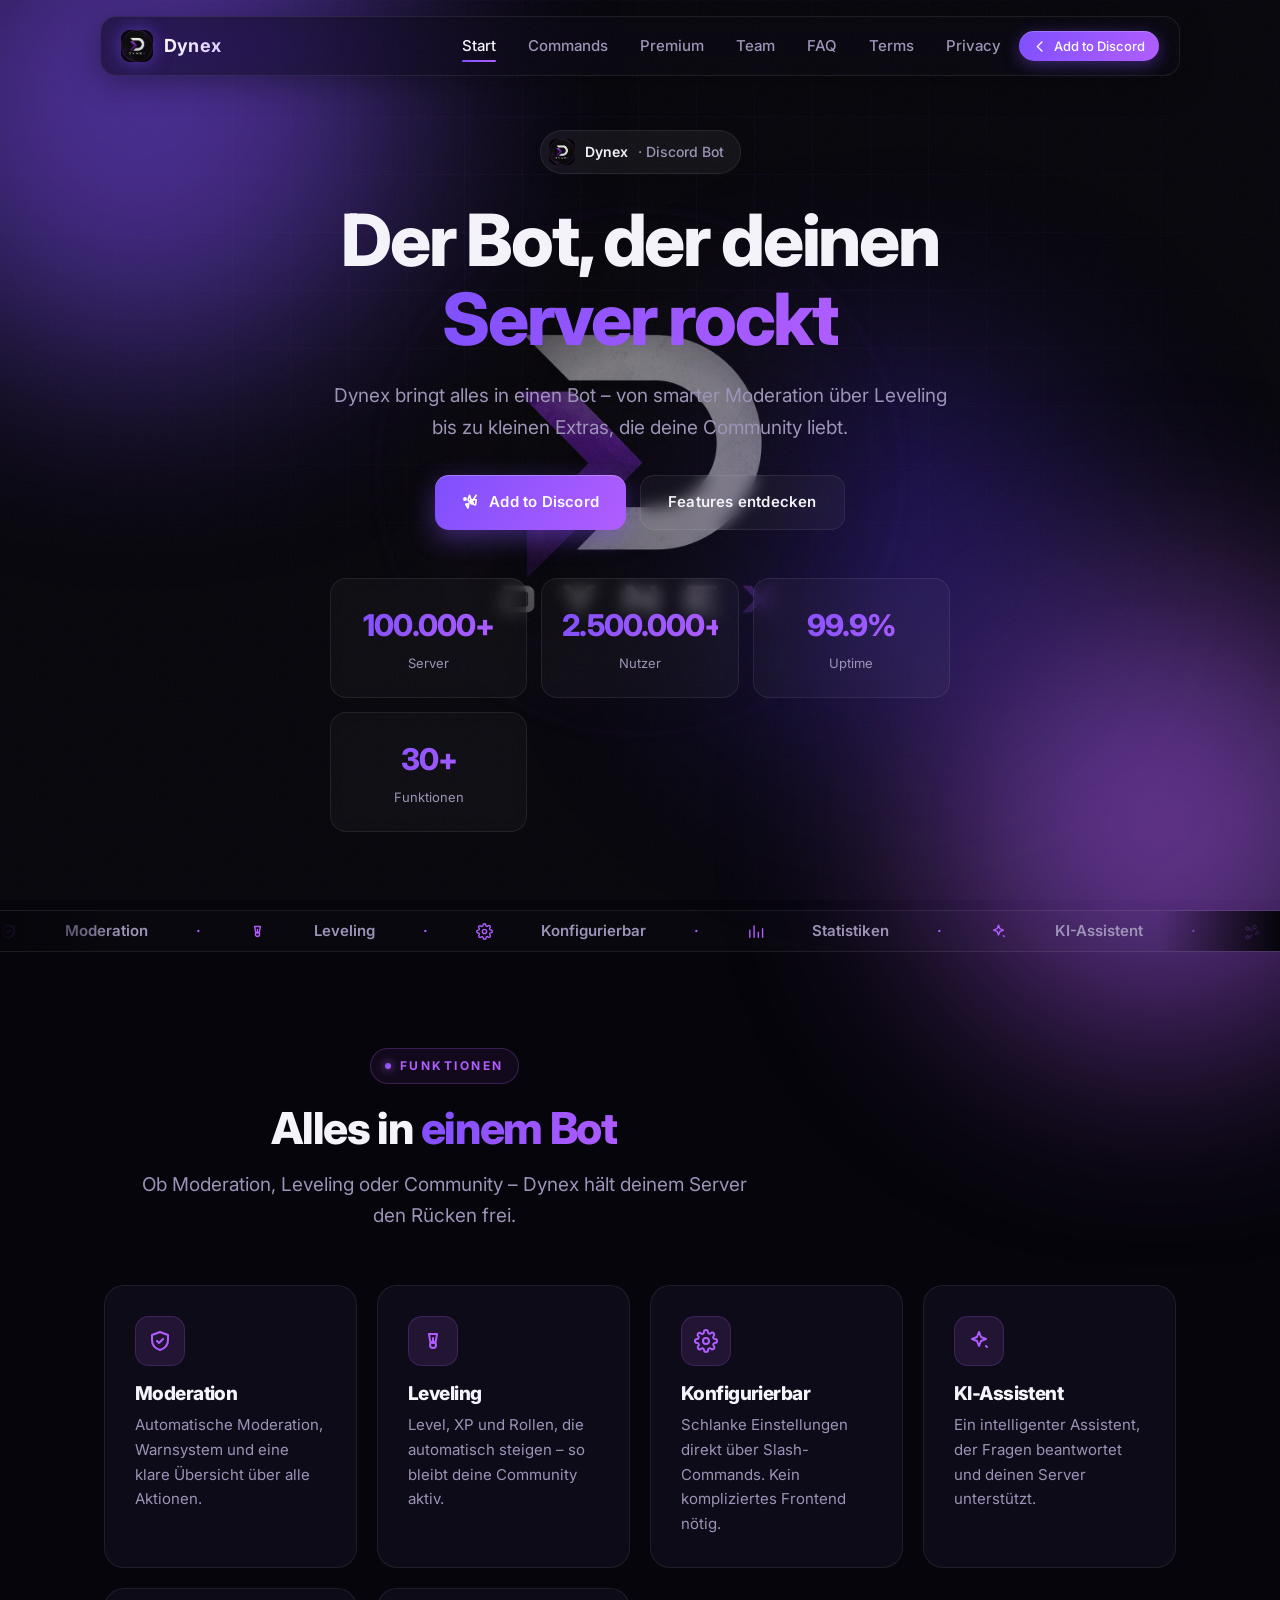
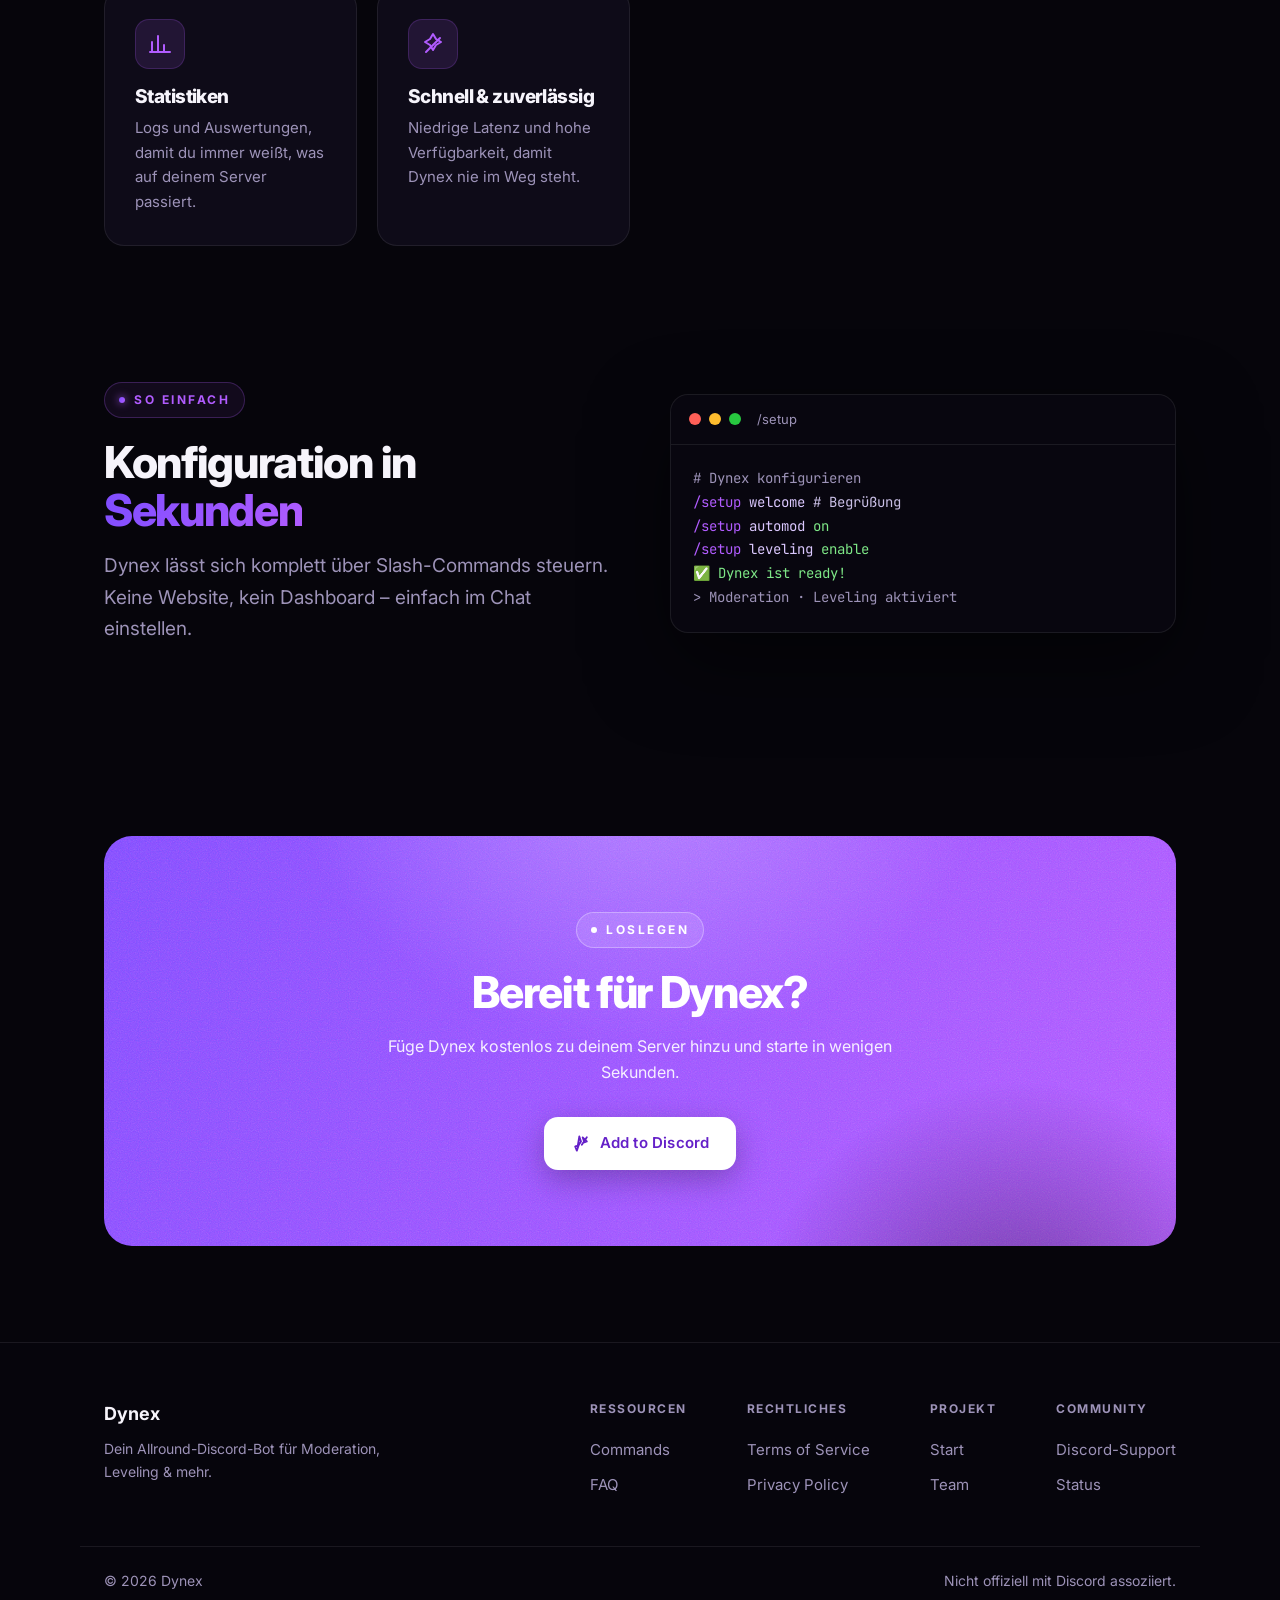
==== index.html @ 15fd5419 "Pages" ====
<!DOCTYPE html>
<html lang="de">
<head>
  <meta charset="UTF-8" />
  <meta name="viewport" content="width=device-width, initial-scale=1.0" />
  <title>Dynex</title>
  <meta name="description" content="Dynex – dein smarter Discord-Bot für Moderation, Leveling und mehr." />
  <link rel="icon" type="image/png" href="logo.png" />
  <link rel="preconnect" href="https://fonts.googleapis.com" />
  <link rel="preconnect" href="https://fonts.gstatic.com" crossorigin />
  <link href="https://fonts.googleapis.com/css2?family=Inter:wght@400;500;600;700;800;900&family=JetBrains+Mono:wght@400;500;600&display=swap" rel="stylesheet" />
  <link rel="stylesheet" href="styles.css" />
</head>
<body>
  <div class="orb orb-1"></div>
  <div class="orb orb-2"></div>
  <div class="orb orb-3"></div>
  <div class="grid-bg"></div>
  <div class="noise"></div>

  <nav>
    <div class="nav-shell">
      <div class="nav-inner">
        <a class="brand" href="index.html">
          <img src="logo.png" alt="Dynex Logo" />
          <span>Dynex</span>
        </a>
        <button class="nav-toggle" id="navToggle" aria-label="Menü">☰</button>
        <div class="nav-links" id="navLinks">
          <a class="active" href="index.html">Start</a>
          <a href="commands.html">Commands</a>
          <a href="premium.html">Premium</a>
          <a href="team.html">Team</a>
          <a href="faq.html">FAQ</a>
          <a href="terms.html">Terms</a>
          <a href="privacy.html">Privacy</a>
          <a class="nav-cta" href="#">
            <svg viewBox="0 0 24 24" fill="none" stroke="currentColor" stroke-width="2"><path d="M15 4l-8 8 8 8" /><path d="M7 4l8 8-8 8" opacity="0" /></svg>
            Add to Discord
          </a>
        </div>
      </div>
    </div>
  </nav>

  <section class="hero">
    <div class="container hero-inner">
      <div class="hero-art"><img src="logo.png" alt="" aria-hidden="true" /></div>

      <div class="logo-badge reveal in">
        <img src="logo.png" alt="" />
        <span>Dynex</span>
        <span class="tag">· Discord Bot</span>
      </div>

      <h1 class="reveal in">Der Bot, der deinen<br /><span class="grad-text">Server rockt</span></h1>
      <p class="lead reveal in" data-delay="1">
        Dynex bringt alles in einen Bot – von smarter Moderation über Leveling
        bis zu kleinen Extras, die deine Community liebt.
      </p>
      <div class="btn-row reveal in" data-delay="2">
        <a class="btn btn-primary" href="#">
          <svg viewBox="0 0 24 24" fill="none" stroke="currentColor" stroke-width="2.2" stroke-linecap="round" stroke-linejoin="round"><path d="M10 3l2 6-2 3-2-3z"/><path d="M5 15l4-1-1 6z"/><path d="M19 9l-1 7-3-1-2-6z"/><path d="M13 12l6-9"/><circle cx="13" cy="13" r="1.5"/><circle cx="4" cy="8" r="1.5"/></svg>
          Add to Discord
        </a>
        <a class="btn btn-ghost" href="#features">Features entdecken</a>
      </div>

      <div class="stats reveal" id="stats">
        <div class="stat"><div class="num" data-count="100000" data-suffix="+">0</div><div class="lbl">Server</div></div>
        <div class="stat"><div class="num" data-count="2500000" data-suffix="+">0</div><div class="lbl">Nutzer</div></div>
        <div class="stat"><div class="num" data-count="99" data-suffix=".9%">0</div><div class="lbl">Uptime</div></div>
        <div class="stat"><div class="num" data-count="30" data-suffix="+">0</div><div class="lbl">Funktionen</div></div>
      </div>
    </div>
  </section>

  <div class="marquee-wrap">
    <div class="marquee">
      <span>
        <svg viewBox="0 0 24 24" fill="none" stroke="currentColor" stroke-width="2" stroke-linecap="round" stroke-linejoin="round"><path d="M12 3l8 3v5c0 5-3.5 8.5-8 10-4.5-1.5-8-5-8-10V6z"/><path d="M9 12l2 2 4-4"/></svg> Moderation <i>·</i>
        <svg viewBox="0 0 24 24" fill="none" stroke="currentColor" stroke-width="2" stroke-linecap="round" stroke-linejoin="round"><path d="M8 5h8l-1 6a3 3 0 0 1-6 0z"/><circle cx="12" cy="16" r="3"/><path d="M12 9v4"/></svg> Leveling <i>·</i>
        <svg viewBox="0 0 24 24" fill="none" stroke="currentColor" stroke-width="2" stroke-linecap="round" stroke-linejoin="round"><circle cx="12" cy="12" r="3"/><path d="M19.4 15a1.65 1.65 0 0 0 .33 1.82l.06.06a2 2 0 1 1-2.83 2.83l-.06-.06a1.65 1.65 0 0 0-1.82-.33 1.65 1.65 0 0 0-1 1.51V21a2 2 0 1 1-4 0v-.09a1.65 1.65 0 0 0-1-1.51 1.65 1.65 0 0 0-1.82.33l-.06.06a2 2 0 1 1-2.83-2.83l.06-.06a1.65 1.65 0 0 0 .33-1.82 1.65 1.65 0 0 0-1.51-1H3a2 2 0 1 1 0-4h.09a1.65 1.65 0 0 0 1.51-1 1.65 1.65 0 0 0-.33-1.82l-.06-.06a2 2 0 1 1 2.83-2.83l.06.06a1.65 1.65 0 0 0 1.82.33h0a1.65 1.65 0 0 0 1-1.51V3a2 2 0 1 1 4 0v.09a1.65 1.65 0 0 0 1 1.51h0a1.65 1.65 0 0 0 1.82-.33l.06-.06a2 2 0 1 1 2.83 2.83l-.06.06a1.65 1.65 0 0 0-.33 1.82v0a1.65 1.65 0 0 0 1.51 1H21a2 2 0 1 1 0 4h-.09a1.65 1.65 0 0 0-1.51 1z"/></svg> Konfigurierbar <i>·</i>
        <svg viewBox="0 0 24 24" fill="none" stroke="currentColor" stroke-width="2" stroke-linecap="round" stroke-linejoin="round"><path d="M4 20V10M10 20V4M16 20v-7M22 20V8"/></svg> Statistiken <i>·</i>
        <svg viewBox="0 0 24 24" fill="none" stroke="currentColor" stroke-width="2" stroke-linecap="round" stroke-linejoin="round"><path d="M12 3l2 5 5 2-5 2-2 5-2-5-5-2 5-2z"/><path d="M19 18l1 1"/></svg> KI-Assistent <i>·</i>
        <svg viewBox="0 0 24 24" fill="none" stroke="currentColor" stroke-width="2" stroke-linecap="round" stroke-linejoin="round"><path d="M5 10a2 2 0 1 0 0-4 2 2 0 0 0 0 4z"/><path d="M12 6l3-3 3 3-3 3z"/><path d="M19 12a2 2 0 1 0 0 4 2 2 0 0 0 0-4z"/><path d="M5 18a2 2 0 1 0 0 4 2 2 0 0 0 0-4z"/><path d="M8 8l3 3M8 20l3-3M16 16l3-3"/></svg> Sicher <i>·</i>
        <svg viewBox="0 0 24 24" fill="none" stroke="currentColor" stroke-width="2" stroke-linecap="round" stroke-linejoin="round"><path d="M8 5h8l-3 6a3 3 0 0 1-6 0z"/><circle cx="12" cy="17" r="3"/><path d="M12 9v5"/></svg> Leveling <i>·</i>
        <svg viewBox="0 0 24 24" fill="none" stroke="currentColor" stroke-width="2" stroke-linecap="round" stroke-linejoin="round"><path d="M4 20V10M10 20V4M16 20v-7M22 20H2"/></svg> Statistiken <i>·</i>
        <svg viewBox="0 0 24 24" fill="none" stroke="currentColor" stroke-width="2" stroke-linecap="round" stroke-linejoin="round"><path d="M12 3l2 5 5 2-5 2-2 5-2-5-5-2 5-2z"/></svg> KI-Assistent <i>·</i>
        <svg viewBox="0 0 24 24" fill="none" stroke="currentColor" stroke-width="2" stroke-linecap="round" stroke-linejoin="round"><path d="M12 3l8 3v5c0 5-3.5 8.5-8 10-4.5-1.5-8-5-8-10V6z"/></svg> Sicher <i>·</i>
        <svg viewBox="0 0 24 24" fill="none" stroke="currentColor" stroke-width="2" stroke-linecap="round" stroke-linejoin="round"><path d="M8 5h8l-3 6a3 3 0 0 1-6 0z"/><circle cx="12" cy="16" r="3"/><path d="M12 9v4"/></svg> Leveling
      </span>
    </div>
  </div>

  <section id="features">
    <div class="container">
      <div class="section-head center">
        <span class="eyebrow reveal"><span class="dot"></span>Funktionen</span>
        <h2 class="reveal">Alles in <span class="grad-text">einem Bot</span></h2>
        <p class="lead reveal" data-delay="1" style="margin:0 auto;">Ob Moderation, Leveling oder Community – Dynex hält deinem Server den Rücken frei.</p>
      </div>
      <div class="grid">
        <div class="card reveal"><div class="icon"><svg viewBox="0 0 24 24" fill="none" stroke="currentColor" stroke-width="2" stroke-linecap="round" stroke-linejoin="round"><path d="M12 3l8 3v5c0 5-3.5 8.5-8 10-4.5-1.5-8-5-8-10V6z"/><path d="M9 12l2 2 4-4"/></svg></div><h3>Moderation</h3><p>Automatische Moderation, Warnsystem und eine klare Übersicht über alle Aktionen.</p></div>
        <div class="card reveal" data-delay="1"><div class="icon"><svg viewBox="0 0 24 24" fill="none" stroke="currentColor" stroke-width="2" stroke-linecap="round" stroke-linejoin="round"><path d="M8 5h8l-1 6a3 3 0 0 1-6 0z"/><circle cx="12" cy="16" r="3"/><path d="M12 9v4"/></svg></div><h3>Leveling</h3><p>Level, XP und Rollen, die automatisch steigen – so bleibt deine Community aktiv.</p></div>
        <div class="card reveal" data-delay="2"><div class="icon"><svg viewBox="0 0 24 24" fill="none" stroke="currentColor" stroke-width="2" stroke-linecap="round" stroke-linejoin="round"><circle cx="12" cy="12" r="3"/><path d="M19.4 15a1.65 1.65 0 0 0 .33 1.82l.06.06a2 2 0 1 1-2.83 2.83l-.06-.06a1.65 1.65 0 0 0-1.82-.33 1.65 1.65 0 0 0-1 1.51V21a2 2 0 1 1-4 0v-.09a1.65 1.65 0 0 0-1-1.51 1.65 1.65 0 0 0-1.82.33l-.06.06a2 2 0 1 1-2.83-2.83l.06-.06a1.65 1.65 0 0 0 .33-1.82 1.65 1.65 0 0 0-1.51-1H3a2 2 0 1 1 0-4h.09a1.65 1.65 0 0 0 1.51-1 1.65 1.65 0 0 0-.33-1.82l-.06-.06a2 2 0 1 1 2.83-2.83l.06.06a1.65 1.65 0 0 0 1.82.33h0a1.65 1.65 0 0 0 1-1.51V3a2 2 0 1 1 4 0v.09a1.65 1.65 0 0 0 1 1.51h0a1.65 1.65 0 0 0 1.82-.33l.06-.06a2 2 0 1 1 2.83 2.83l-.06.06a1.65 1.65 0 0 0-.33 1.82v0a1.65 1.65 0 0 0 1.51 1H21a2 2 0 1 1 0 4h-.09a1.65 1.65 0 0 0-1.51 1z"/></svg></div><h3>Konfigurierbar</h3><p>Schlanke Einstellungen direkt über Slash-Commands. Kein kompliziertes Frontend nötig.</p></div>
        <div class="card reveal"><div class="icon"><svg viewBox="0 0 24 24" fill="none" stroke="currentColor" stroke-width="2" stroke-linecap="round" stroke-linejoin="round"><path d="M12 3l2 5 5 2-5 2-2 5-2-5-5-2 5-2z"/><path d="M19 17l1 1"/></svg></div><h3>KI-Assistent</h3><p>Ein intelligenter Assistent, der Fragen beantwortet und deinen Server unterstützt.</p></div>
        <div class="card reveal" data-delay="1"><div class="icon"><svg viewBox="0 0 24 24" fill="none" stroke="currentColor" stroke-width="2" stroke-linecap="round" stroke-linejoin="round"><path d="M4 20V10M10 20V4M16 20v-7M22 20H2"/></svg></div><h3>Statistiken</h3><p>Logs und Auswertungen, damit du immer weißt, was auf deinem Server passiert.</p></div>
        <div class="card reveal" data-delay="2"><div class="icon"><svg viewBox="0 0 24 24" fill="none" stroke="currentColor" stroke-width="2" stroke-linecap="round" stroke-linejoin="round"><path d="M12 2l3 5 5 3-5 3-3 5-3-5-5-3 5-3z"/><path d="M19 19l 1 1" opacity="0"/><path d="M5 20l14-14"/></svg></div><h3>Schnell &amp; zuverlässig</h3><p>Niedrige Latenz und hohe Verfügbarkeit, damit Dynex nie im Weg steht.</p></div>
      </div>
    </div>
  </section>

  <section style="padding-top:40px;">
    <div class="container">
      <div class="showcase">
        <div class="section-head" style="margin-bottom:0;">
          <span class="eyebrow reveal"><span class="dot"></span>So einfach</span>
          <h2 class="reveal">Konfiguration in<br /><span class="grad-text">Sekunden</span></h2>
          <p class="lead reveal" data-delay="1">Dynex lässt sich komplett über Slash-Commands steuern. Keine Website, kein Dashboard – einfach im Chat einstellen.</p>
        </div>
        <div class="terminal reveal" data-delay="1">
          <div class="bar">
            <i></i><i></i><i></i><span class="title">/setup</span>
          </div>
          <div class="code">
            <span class="c"># Dynex konfigurieren</span><br/>
            <span class="k">/setup</span> <span class="p">welcome</span> # Begrüßung<br/>
            <span class="k">/setup</span> <span class="p">automod</span> <span class="s">on</span><br/>
            <span class="k">/setup</span> <span class="p">leveling</span> <span class="s">enable</span><br/>
            <span class="p">✅</span> <span class="s">Dynex ist ready!</span><br/>
            <span class="c">> Moderation · Leveling aktiviert</span>
          </div>
        </div>
      </div>
    </div>
  </section>

  <section>
    <div class="container">
      <div class="cta-wrap reveal">
        <div class="grain"></div>
        <span class="eyebrow" style="border-color:rgba(255,255,255,0.3);background:rgba(255,255,255,0.12);color:#fff;"><span class="dot" style="background:#fff;box-shadow:none;"></span>Loslegen</span>
        <h2>Bereit für Dynex?</h2>
        <p>Füge Dynex kostenlos zu deinem Server hinzu und starte in wenigen Sekunden.</p>
        <a class="btn" href="#">
          <svg viewBox="0 0 24 24" fill="none" stroke="currentColor" stroke-width="2.2" stroke-linecap="round" stroke-linejoin="round" style="width:20px;height:20px;"><path d="M10 3l2 6-2 3-2 3z"/><path d="M5 15l4-1-2 6z"/><path d="M19 9l-3 1-2-6z"/><path d="M13 13l6-9"/></svg>
          Add to Discord
        </a>
      </div>
    </div>
  </section>

  <footer>
    <div class="footer-inner">
      <div class="footer-brand">
        <span>Dynex</span>
        <p>Dein Allround-Discord-Bot für Moderation, Leveling &amp; mehr.</p>
      </div>
      <div class="footer-cols">
        <div class="footer-col"><h4>Ressourcen</h4><a href="commands.html">Commands</a><a href="faq.html">FAQ</a></div>
        <div class="footer-col"><h4>Rechtliches</h4><a href="terms.html">Terms of Service</a><a href="privacy.html">Privacy Policy</a></div>
        <div class="footer-col"><h4>Projekt</h4><a href="index.html">Start</a><a href="team.html">Team</a></div>
        <div class="footer-col"><h4>Community</h4><a href="#">Discord-Support</a><a href="#">Status</a></div>
      </div>
    </div>
    <div class="footer-bottom">
      <span>© <span id="year"></span> Dynex</span>
      <span>Nicht offiziell mit Discord assoziiert.</span>
    </div>
  </footer>

  <script>
    document.getElementById("year").textContent = new Date().getFullYear();
  </script>
  <script src="main.js"></script>
</body>
</html>
---- styles.css ----
:root {
  --bg: #06050b;
  --bg-soft: #0b0912;
  --surface: #0e0b18;
  --elev: #151024;
  --border: rgba(255, 255, 255, 0.08);
  --border-strong: rgba(177, 92, 255, 0.4);
  --text: #f6f4fb;
  --muted: #9d93b8;
  --accent: #7e4dff;
  --accent-2: #b15cff;
  --accent-lite: #dbc8ff;
  --accent-grad: linear-gradient(120deg, #7e4dff 0%, #b15cff 100%);
  --radius: 20px;
  --maxw: 1120px;
  font-synthesis: none;
}

* { box-sizing: border-box; margin: 0; padding: 0; }

html { scroll-behavior: smooth; }

body {
  font-family: "Inter", -apple-system, BlinkMacSystemFont, "Segoe UI", Roboto, sans-serif;
  background: var(--bg);
  color: var(--text);
  line-height: 1.65;
  -webkit-font-smoothing: antialiased;
  text-rendering: optimizeLegibility;
  overflow-x: hidden;
}

a { color: inherit; text-decoration: none; }
img { display: block; max-width: 100%; }
::selection { background: rgba(177, 92, 255, 0.3); }

/* ---- ambient animated background ---- */
.orb {
  position: fixed;
  border-radius: 50%;
  filter: blur(110px);
  z-index: -2;
  pointer-events: none;
  opacity: 0.55;
}
.orb-1 { width: 520px; height: 520px; background: #7e4dff; top: -160px; left: -120px; animation: drift 22s ease-in-out infinite; }
.orb-2 { width: 440px; height: 440px; background: #b15cff; bottom: -140px; right: -100px; animation: drift 26s ease-in-out infinite reverse; }
.orb-3 { width: 380px; height: 380px; background: #4a2bd0; top: 40%; left: 55%; animation: drift 30s ease-in-out infinite; opacity: 0.4; }
@keyframes drift {
  0%, 100% { transform: translate(0, 0) scale(1); }
  33% { transform: translate(60px, -40px) scale(1.08); }
  66% { transform: translate(-40px, 50px) scale(0.95); }
}

.noise {
  position: fixed; inset: 0; z-index: 51; pointer-events: none; opacity: 0.05;
  background-image: url("data:image/svg+xml,%3Csvg xmlns='http://www.w3.org/2000/svg' width='120' height='120'%3E%3Cfilter id='n'%3E%3CfeTurbulence type='fractalNoise' baseFrequency='0.9' numOctaves='2'/%3E%3C/filter%3E%3Crect width='100%25' height='100%25' filter='url(%23n)'/%3E%3C/svg%3E");
}

.grid-bg {
  position: fixed; inset: 0; z-index: -1; pointer-events: none;
  background-image:
    linear-gradient(rgba(177, 92, 255, 0.05) 1px, transparent 1px),
    linear-gradient(90deg, rgba(177, 92, 255, 0.05) 1px, transparent 1px);
  background-size: 58px 58px;
  mask-image: radial-gradient(70% 62% at 50% 28%, #000 0%, transparent 100%);
}

/* ---- nav ---- */
nav {
  position: fixed;
  top: 16px; left: 0; right: 0;
  z-index: 50;
  transition: opacity .3s;
}
.nav-shell {
  max-width: var(--maxw);
  margin: 0 auto;
  padding: 0 20px;
}
.nav-inner {
  display: flex; align-items: center; justify-content: space-between;
  height: 60px;
  padding: 0 20px;
  border-radius: 16px;
  border: 1px solid var(--border);
  background: rgba(10, 8, 18, 0.55);
  backdrop-filter: blur(20px) saturate(140%);
  -webkit-backdrop-filter: blur(20px) saturate(140%);
  box-shadow: 0 8px 30px rgba(0, 0, 0, 0.35);
}
.brand { display: flex; align-items: center; gap: 11px; font-weight: 700; font-size: 18px; letter-spacing: 0.2px; }
.brand img { width: 32px; height: 32px; border-radius: 9px; box-shadow: 0 0 18px rgba(126,77,255,0.5); }
.brand span { background: linear-gradient(120deg, #fff 0%, var(--accent-lite) 100%); -webkit-background-clip: text; background-clip: text; color: transparent; }

.nav-links { display: flex; align-items: center; gap: 4px; }
.nav-links a {
  padding: 9px 14px; border-radius: 10px;
  color: var(--muted); font-weight: 500; font-size: 15px;
  position: relative; transition: color .18s, background .18s;
}
.nav-links a:hover { color: var(--text); background: rgba(255,255,255,0.05); }
.nav-links a.active { color: var(--text); }
.nav-links a.active::after {
  content: ""; position: absolute; left: 14px; right: 14px; bottom: 5px; height: 2px;
  border-radius: 2px; background: var(--accent-grad);
}
.nav-cta {
  padding: 6px 14px !important; border-radius: 999px !important;
  font-weight: 600; font-size: 13px !important; line-height: 1.4 !important;
  color: #fff !important;
  display: inline-flex; align-items: center; gap: 6px;
  background: var(--accent-grad);
  box-shadow: 0 4px 16px rgba(126,77,255,0.4), inset 0 1px 0 rgba(255,255,255,0.2);
}
.nav-cta svg { width: 15px !important; height: 15px !important; flex: none; }
.nav-cta:hover { filter: brightness(1.1); }
.nav-toggle { display: none; background: none; border: none; color: var(--text); font-size: 24px; cursor: pointer; padding: 4px; }

/* ---- layout ---- */
.container { max-width: var(--maxw); margin: 0 auto; padding: 0 24px; }
section { padding: 96px 0; }

/* ---- reveal animations ---- */
.reveal { opacity: 0; transform: translateY(28px); transition: opacity .7s cubic-bezier(.16,1,.3,1), transform .7s cubic-bezier(.16,1,.3,1); }
.reveal.in { opacity: 1; transform: none; }
.reveal[data-delay="1"] { transition-delay: .08s; }
.reveal[data-delay="2"] { transition-delay: .16s; }
.reveal[data-delay="3"] { transition-delay: .24s; }
.reveal[data-delay="4"] { transition-delay: .32s; }
.reveal[data-delay="5"] { transition-delay: .4s; }

/* ---- buttons ---- */
.btn {
  position: relative;
  display: inline-flex; align-items: center; justify-content: center; gap: 9px;
  padding: 14px 27px; border-radius: 14px;
  font-weight: 600; font-size: 15px; letter-spacing: 0.2px;
  transition: transform .2s cubic-bezier(.16,1,.3,1), box-shadow .25s, background .2s;
  overflow: hidden; white-space: nowrap;
}
.btn:hover { transform: translateY(-2px); }
.btn:active { transform: translateY(0) scale(0.98); }
.btn-primary {
  background: var(--accent-grad); color: #fff;
  box-shadow: 0 8px 26px rgba(126,77,255,0.42), inset 0 1px 0 rgba(255,255,255,0.25);
}
.btn-primary:hover { box-shadow: 0 14px 38px rgba(126,77,255,0.6), inset 0 1px 0 rgba(255,255,255,0.3); }
.btn-primary::before {
  content: ""; position: absolute; top: 0; left: -60%; width: 40%; height: 100%;
  background: linear-gradient(100deg, transparent, rgba(255,255,255,0.45), transparent);
  transform: skewX(-20deg); transition: left .55s ease;
}
.btn-primary:hover::before { left: 130%; }
.btn-ghost { background: rgba(255,255,255,0.04); color: var(--text); border: 1px solid var(--border); backdrop-filter: blur(8px); }
.btn-ghost:hover { border-color: var(--border-strong); background: rgba(177,92,255,0.08); }
.btn-row { display: flex; gap: 14px; flex-wrap: wrap; }
.btn svg { width: 18px; height: 18px; }

/* ---- eyebrow & headings ---- */
.eyebrow {
  display: inline-flex; align-items: center; gap: 9px;
  font-size: 12px; font-weight: 700; letter-spacing: 2.5px; text-transform: uppercase;
  color: var(--accent-2);
  padding: 7px 14px; border-radius: 999px;
  border: 1px solid rgba(177,92,255,0.25);
  background: rgba(177,92,255,0.07);
  margin-bottom: 20px;
}
.eyebrow .dot { width: 6px; height: 6px; border-radius: 50%; background: var(--accent-grad); box-shadow: 0 0 8px var(--accent-2); }

h1, h2, h3 { line-height: 1.1; font-weight: 800; letter-spacing: -0.03em; }
h1 { font-size: clamp(40px, 6.5vw, 72px); margin-bottom: 22px; }
h2 { font-size: clamp(30px, 4.4vw, 44px); margin-bottom: 16px; }
.lead { color: var(--muted); font-size: clamp(16px, 2.2vw, 19px); max-width: 620px; }
.grad-text { background: var(--accent-grad); -webkit-background-clip: text; background-clip: text; color: transparent; }

.section-head { max-width: 680px; margin-bottom: 54px; }
.center { text-align: center; }
.center .section-head, .center .lead { margin-left: auto; margin-right: auto; }

/* ---- hero ---- */
.hero {
  min-height: 100svh;
  display: flex; align-items: center; justify-content: center;
  text-align: center;
  padding: 130px 0 70px;
  position: relative; overflow: hidden;
}
.hero-inner { max-width: 760px; }
.hero .logo-badge {
  display: inline-flex; align-items: center; gap: 10px;
  margin: 0 0 26px;
  padding: 8px 16px 8px 8px; border-radius: 999px;
  background: rgba(255,255,255,0.05); border: 1px solid var(--border);
  backdrop-filter: blur(8px);
  font-weight: 600; font-size: 14px; color: var(--text);
  box-shadow: 0 4px 20px rgba(0,0,0,0.3);
}
.hero .logo-badge img { width: 26px; height: 26px; border-radius: 7px; }
.hero .logo-badge .tag { color: var(--muted); font-weight: 500; }
.hero .lead { margin: 0 auto 32px; }
.hero .btn-row { justify-content: center; }

.hero-art {
  position: absolute; left: 50%; top: 52%; transform: translate(-50%, -50%);
  width: min(62vw, 540px); aspect-ratio: 1 / 1; z-index: -1;
  opacity: 0.5; pointer-events: none;
  mask-image: radial-gradient(circle, #000 30%, transparent 72%);
}
.hero-art img { width: 100%; height: 100%; object-fit: contain; filter: drop-shadow(0 0 60px rgba(126,77,255,0.5)); }
section[id] { scroll-margin-top: 96px; }

/* ---- stats ---- */
.stats {
  display: grid;
  grid-template-columns: repeat(auto-fit, minmax(150px, 1fr));
  gap: 14px;
  margin: 48px 0 8px;
}
.stat {
  border: 1px solid var(--border);
  border-radius: 16px;
  padding: 22px 20px;
  background: rgba(255,255,255,0.03);
  backdrop-filter: blur(8px);
  transition: transform .2s, border-color .2s;
}
.stat:hover { transform: translateY(-3px); border-color: var(--border-strong); }
.stat .num {
  font-size: 30px; font-weight: 800; letter-spacing: -0.03em;
  background: var(--accent-grad); -webkit-background-clip: text; background-clip: text; color: transparent;
}
.stat .lbl { color: var(--muted); font-size: 13px; margin-top: 3px; }

/* ---- marquee ---- */
.marquee-wrap { position: relative; overflow: hidden; padding: 8px 0; border-block: 1px solid var(--border); background: rgba(255,255,255,0.015); }
.marquee-wrap::before, .marquee-wrap::after {
  content:""; position: absolute; inset-block: 0; width: 120px; z-index: 2; pointer-events: none;
}
.marquee-wrap::before { left: 0; background: linear-gradient(90deg, var(--bg), transparent); }
.marquee-wrap::after { right: 0; background: linear-gradient(-90deg, var(--bg), transparent); }
.marquee {
  display: flex; gap: 48px; width: max-content;
  animation: marquee 28s linear infinite; white-space: nowrap;
}
.marquee span { display: inline-flex; align-items: center; gap: 48px; color: var(--muted); font-weight: 600; font-size: 15px; }
.marquee span svg { width: 17px; height: 17px; color: var(--accent-2); }
.marquee i { font-style: normal; color: var(--accent-2); }
@keyframes marquee { to { transform: translateX(-50%); } }

/* ---- cards ---- */
.grid {
  display: grid;
  grid-template-columns: repeat(auto-fit, minmax(250px, 1fr));
  gap: 20px;
}
.card {
  position: relative;
  background: var(--surface);
  border: 1px solid var(--border);
  border-radius: var(--radius);
  padding: 30px;
  transition: transform .3s cubic-bezier(.16,1,.3,1), border-color .25s, box-shadow .3s;
  overflow: hidden;
}
.card::before {
  content: ""; position: absolute; inset: 0;
  background: radial-gradient(500px circle at var(--mx, 50%) var(--my, 50%), rgba(177,92,255,0.12), transparent 45%);
  opacity: 0; transition: opacity .3s;
}
.card:hover { transform: translateY(-5px); border-color: var(--border-strong); box-shadow: 0 20px 50px rgba(0,0,0,0.4); }
.card:hover::before { opacity: 1; }
.card .icon {
  width: 50px; height: 50px; border-radius: 14px;
  display: flex; align-items: center; justify-content: center;
  background: rgba(177,92,255,0.12); color: var(--accent-2);
  margin-bottom: 18px; position: relative;
  box-shadow: inset 0 0 0 1px rgba(177,92,255,0.2);
}
.card .icon svg { width: 24px; height: 24px; }
.card h3 { font-size: 19px; margin-bottom: 8px; position: relative; }
.card p { color: var(--muted); font-size: 15px; position: relative; }

/* ---- showcase / code-like terminal ---- */
.showcase {
  display: grid; grid-template-columns: 1fr 1fr; gap: 60px; align-items: center;
}
.terminal {
  border: 1px solid var(--border);
  border-radius: 18px;
  background: rgba(10, 8, 18, 0.7);
  backdrop-filter: blur(10px);
  box-shadow: 0 30px 80px rgba(0,0,0,0.5);
  overflow: hidden;
}
.terminal .bar { display: flex; align-items: center; gap: 8px; padding: 14px 18px; border-bottom: 1px solid var(--border); }
.terminal .bar i { width: 12px; height: 12px; border-radius: 50%; }
.terminal .bar i:nth-child(1){ background:#ff5f57; } .terminal .bar i:nth-child(2){ background:#febc2e; } .terminal .bar i:nth-child(3){ background:#28c840; }
.terminal .bar .title { margin-left: 8px; color: var(--muted); font-size: 13px; }
.terminal .code { padding: 22px; font-family: "JetBrains Mono", ui-monospace, SFMono-Regular, Menlo, monospace; font-size: 14px; line-height: 1.7; color: #c9bfe6; }
.terminal .code .c { color: var(--muted); }
.terminal .code .k { color: var(--accent-2); }
.terminal .code .s { color: #7ee787; }
.terminal .code .p { color: var(--accent-lite); }

/* ---- CTA panel ---- */
.cta-wrap { position: relative; border-radius: 28px; padding: 76px 36px; overflow: hidden; text-align: center; }
.cta-wrap::before { content:""; position: absolute; inset: 0; background: var(--accent-grad); z-index: -2; }
.cta-wrap::after {
  content:""; position: absolute; inset: 0; z-index: -1;
  background: radial-gradient(60% 130% at 50% -20%, rgba(255,255,255,0.28), transparent 55%),
    radial-gradient(40% 100% at 85% 120%, rgba(0,0,0,0.35), transparent 60%);
}
.cta-wrap .grain { position: absolute; inset: 0; z-index: -1; opacity: 0.4; background: url("data:image/svg+xml,%3Csvg xmlns='http://www.w3.org/2000/svg' width='120' height='120'%3E%3Cfilter id='n'%3E%3CfeTurbulence type='fractalNoise' baseFrequency='0.9' numOctaves='2'/%3E%3C/filter%3E%3Crect width='100%25' height='100%25' filter='url(%23n)'/%3E%3C/svg%3E"); mix-blend-mode: overlay; }
.cta-wrap h2 { color: #fff; }
.cta-wrap p { color: rgba(255,255,255,0.9); max-width: 520px; margin: 0 auto 32px; }
.cta-wrap .btn { background: #fff; color: #6420c8; box-shadow: 0 10px 30px rgba(0,0,0,0.25); }
.cta-wrap .btn:hover { background: rgba(255,255,255,0.92); }

/* ---- team ---- */
.team-grid { display: grid; grid-template-columns: repeat(auto-fill, minmax(250px, 1fr)); gap: 20px; }
.team-card { text-align: center; padding: 36px 22px; }
.avatar {
  width: 96px; height: 96px; border-radius: 50%;
  margin: 0 auto 18px;
  overflow: hidden;
  display: flex; align-items: center; justify-content: center;
  font-size: 34px; font-weight: 800; color: #fff;
  background: var(--accent-grad);
  box-shadow: 0 10px 30px rgba(126,77,255,0.45);
  border: 3px solid rgba(255,255,255,0.12);
}
.avatar img { width: 100%; height: 100%; object-fit: cover; }
.team-card h3 { font-size: 19px; }
.team-card .role { color: var(--accent-2); font-weight: 700; font-size: 13px; letter-spacing: 0.5px; text-transform: uppercase; margin-bottom: 10px; }
.legal strong { color: var(--text); }
.legal .updated { color: var(--muted); font-size: 14px; margin-bottom: 28px; }

/* ---- commands ---- */
.cmd-cat { margin-bottom: 44px; }
.cmd-cat > h2 { font-size: clamp(22px, 3vw, 30px); display: flex; align-items: center; gap: 12px; margin-bottom: 22px; }
.cmd-cat > h2 .cicon {
  width: 42px; height: 42px; border-radius: 12px; flex: none;
  display: flex; align-items: center; justify-content: center;
  background: rgba(177,92,255,0.12); color: var(--accent-2);
  box-shadow: inset 0 0 0 1px rgba(177,92,255,0.25);
}
.cmd-cat > h2 .cicon svg { width: 20px; height: 20px; }
.cmd-table {
  border: 1px solid var(--border); border-radius: 18px; overflow: hidden; background: var(--surface);
}
.cmd-table .cmd-row {
  display: grid; grid-template-columns: minmax(180px, 240px) 1fr;
  gap: 20px; padding: 18px 22px; align-items: start;
  border-bottom: 1px solid rgba(255,255,255,0.05); transition: background .15s;
}
.cmd-table .cmd-row:last-child { border-bottom: none; }
.cmd-table .cmd-row:hover { background: rgba(177,92,255,0.06); }
.cmd-name {
  font-family: "JetBrains Mono", ui-monospace, Menlo, monospace;
  font-size: 14px; font-weight: 600; color: var(--accent-lite);
  background: rgba(177,92,255,0.1); padding: 5px 10px; border-radius: 8px;
  display: inline-block; word-break: break-all;
}
.cmd-desc { color: var(--muted); font-size: 15px; }

/* ---- FAQ ---- */
.faq-list { max-width: 760px; margin: 0 auto; display: grid; gap: 14px; }
.faq-item {
  border: 1px solid var(--border); border-radius: 16px; background: var(--surface);
  overflow: hidden; transition: border-color .2s;
}
.faq-item.open { border-color: var(--border-strong); }
.faq-q {
  width: 100%; display: flex; align-items: center; justify-content: space-between; gap: 16px;
  padding: 20px 22px; background: none; border: none; cursor: pointer;
  color: var(--text); font-size: 16px; font-weight: 600; text-align: left; font-family: inherit;
}
.faq-q:hover { color: var(--accent-lite); }
.faq-q .chev {
  flex: none; transition: transform .3s cubic-bezier(.16,1,.3,1);
  color: var(--accent-2);
}
.faq-q .chev svg { width: 18px; height: 18px; display: block; }
.faq-item.open .chev { transform: rotate(180deg); }
.faq-a { display: grid; grid-template-rows: 0fr; transition: grid-template-rows .35s cubic-bezier(.16,1,.3,1); }
.faq-item.open .faq-a { grid-template-rows: 1fr; }
.faq-a-inner { overflow: hidden; }
.faq-a-inner p { color: var(--muted); font-size: 15px; padding: 0 22px 20px; }

/* ---- pricing (premium) ---- */
.pricing {
  display: grid;
  grid-template-columns: repeat(auto-fit, minmax(280px, 1fr));
  gap: 24px;
  align-items: stretch;
}
.price-card {
  position: relative;
  display: flex; flex-direction: column;
  background: var(--surface);
  border: 1px solid var(--border);
  border-radius: 24px;
  padding: 34px 30px;
  transition: transform .3s cubic-bezier(.16,1,.3,1), border-color .25s, box-shadow .3s;
}
.price-card:hover { transform: translateY(-6px); border-color: var(--border-strong); box-shadow: 0 24px 60px rgba(0,0,0,0.45); }
.price-card.featured {
  border: 1px solid transparent;
  background:
    linear-gradient(var(--bg), var(--bg)) padding-box,
    var(--accent-grad) border-box;
  box-shadow: 0 20px 70px rgba(126,77,255,0.35);
}
.price-card .flag {
  position: absolute; top: 0; left: 50%; transform: translate(-50%, -50%);
  background: var(--accent-grad);
  color: #fff; font-size: 12px; font-weight: 700; letter-spacing: 1px; text-transform: uppercase;
  padding: 6px 14px; border-radius: 999px;
  box-shadow: 0 6px 18px rgba(126,77,255,0.5);
  white-space: nowrap;
}
.price-card .plan { display: flex; align-items: center; gap: 12px; margin-bottom: 22px; }
.price-card .plan .picon {
  width: 46px; height: 46px; border-radius: 13px;
  display: flex; align-items: center; justify-content: center;
  background: rgba(177,92,255,0.14); color: var(--accent-2);
  box-shadow: inset 0 0 0 1px rgba(177,92,255,0.25);
}
.price-card .plan .picon svg { width: 22px; height: 22px; }
.price-card .plan h3 { font-size: 20px; }
.price-card .price { display: flex; align-items: baseline; gap: 6px; margin-bottom: 26px; }
.price-card .price .amount { font-size: 46px; font-weight: 850; letter-spacing: -0.03em; line-height: 1; }
.price-card .price .per { color: var(--muted); font-size: 15px; }
.price-card ul { list-style: none; margin: 0 0 30px; flex: 1; }
.price-card li { display: flex; align-items: center; gap: 11px; color: var(--muted); font-size: 15px; padding: 7px 0; }
.price-card li svg { width: 19px; height: 19px; color: var(--accent-2); flex: none; }
.featured li { color: #d8d0ec; }
.price-card .btn { width: 100%; }
.compare {
  margin-top: 64px;
  border: 1px solid var(--border);
  border-radius: 24px;
  overflow: hidden;
  background: var(--surface);
  box-shadow: 0 20px 60px rgba(0,0,0,0.35);
}
.compare table { width: 100%; border-collapse: collapse; }
.compare th, .compare td { padding: 15px 22px; text-align: left; font-size: 15px; }
.compare thead th { font-size: 13px; letter-spacing: 1px; text-transform: uppercase; color: var(--muted); border-bottom: 1px solid var(--border); background: rgba(255,255,255,0.02); }
.compare thead th:first-child { color: var(--text); font-weight: 700; }
.compare tbody tr { border-bottom: 1px solid rgba(255,255,255,0.05); }
.compare tbody tr:last-child { border-bottom: none; }
.compare td { color: var(--muted); }
.compare td:first-child { color: var(--text); font-weight: 500; }
.compare td .yes { color: var(--accent-2); }
.compare td .no { color: rgba(255,255,255,0.2); }
.compare .featured-col { background: rgba(177,92,255,0.06); }
.compare-scroll { overflow-x: auto; -webkit-overflow-scrolling: touch; }
.compare table { min-width: 100%; width: 100%; }
.page-head { padding: 140px 0 30px; }
.page-head h1 { font-size: clamp(34px, 5vw, 54px); margin-bottom: 14px; }
.page-head p { color: var(--muted); max-width: 640px; }
.legal { padding-top: 10px; font-size: 15.5px; color: #cfc8de; }
.legal .block {
  background: rgba(255,255,255,0.03); border: 1px solid var(--border);
  border-radius: var(--radius); padding: 16px 24px; margin-bottom: 40px;
  font-size: 13.5px; color: var(--muted); backdrop-filter: blur(10px);
}
.legal h3 { font-size: 22px; margin: 34px 0 10px; color: var(--text); }
.legal h4 { font-size: 16px; margin: 22px 0 8px; color: var(--text); }
.legal p { margin-bottom: 14px; }
.legal ul { margin: 0 0 14px 20px; }
.legal li { margin-bottom: 8px; }
.legal a { color: var(--accent-2); text-decoration: underline; text-underline-offset: 2px; }
.legal strong { color: var(--text); }
.legal .updated { color: var(--muted); font-size: 14px; margin-bottom: 28px; }

/* ---- footer ---- */
footer { border-top: 1px solid var(--border); padding: 56px 0 0; background: rgba(8, 6, 15, 0.4); }
.footer-inner {
  max-width: var(--maxw); margin: 0 auto; padding: 0 24px;
  display: flex; gap: 50px; justify-content: space-between; flex-wrap: wrap;
}
.footer-brand span { font-weight: 700; font-size: 18px; }
.footer-brand p { color: var(--muted); font-size: 14px; margin-top: 8px; max-width: 280px; }
.footer-cols { display: flex; gap: 60px; flex-wrap: wrap; }
.footer-col h4 { font-size: 12px; letter-spacing: 1.5px; text-transform: uppercase; color: var(--muted); margin-bottom: 14px; }
.footer-col a { display: block; color: var(--muted); font-size: 15px; padding: 5px 0; transition: color .15s, transform .15s; }
.footer-col a:hover { color: var(--text); transform: translateX(3px); }
.footer-bottom {
  max-width: var(--maxw); margin: 44px auto 0; padding: 22px 24px;
  border-top: 1px solid var(--border);
  display: flex; justify-content: space-between; flex-wrap: wrap; gap: 12px;
  color: var(--muted); font-size: 14px;
}

/* ---- responsive ---- */
@media (max-width: 1024px) {
  .hero-art { width: min(66vw, 440px); opacity: 0.42; }
}

@media (max-width: 900px) {
  .hero { min-height: auto; padding-top: 120px; padding-bottom: 60px; padding-inline: 16px; }
  .hero-art { width: min(70vw, 340px); opacity: 0.32; }
  .showcase { grid-template-columns: 1fr; gap: 36px; }
  .container { padding: 0 20px; }
  .nav-toggle { display: block; }
  .grid { grid-template-columns: repeat(2, 1fr); }
  .page-head { padding-top: 120px; }
  .team-grid { grid-template-columns: repeat(auto-fill, minmax(200px, 1fr)); gap: 16px; }
  .pricing { grid-template-columns: 1fr; gap: 18px; }
}

@media (max-width: 760px) {
  .nav-toggle { display: block; }
  nav { top: 10px; }
  .nav-links {
    position: absolute; top: 66px; left: 16px; right: 16px;
    flex-direction: column; align-items: stretch;
    background: rgba(10,8,18,0.97);
    border: 1px solid var(--border); border-radius: 16px;
    padding: 12px; gap: 4px;
    display: none; box-shadow: 0 20px 60px rgba(0,0,0,0.5);
    max-height: calc(100vh - 90px); overflow-y: auto;
  }
  .nav-links.open { display: flex; }
  .nav-links a { padding: 13px 16px; }
  .nav-links a.active::after { display: none; }
  .nav-cta { text-align: center; margin-top: 8px; }
  .hero-art { width: min(84vw, 300px); opacity: 0.2; }
  section { padding: 64px 0; }
  .cta-wrap { padding: 48px 22px; }
  .noise { display: none; }
  .stats { grid-template-columns: repeat(2, 1fr); gap: 12px; margin-top: 36px; }
  .grid { grid-template-columns: 1fr; }
  .section-head { margin-bottom: 40px; }
  .footer-inner { gap: 36px; }
  .footer-cols { gap: 36px; }
}

/* very small phones */
@media (max-width: 480px) {
  .container { padding: 0 18px; }
  .brand span { font-size: 16px; }
  .brand img { width: 28px; height: 28px; }
  h1 { font-size: 34px; }
  .lead { font-size: 16px; }
  .btn { width: 100%; padding: 14px 18px; }
  .btn-row { flex-direction: column; align-items: stretch; }
  .hero { padding-top: 104px; padding-bottom: 48px; }
  .stats { margin-top: 30px; }
  .stat { padding: 18px 16px; }
  .stat .num { font-size: 26px; }
  .terminal .code { font-size: 12px; padding: 18px; overflow-x: auto; white-space: pre; }
  .compare { border-radius: 16px; }
  .compare table { min-width: 640px; }
  .marquee span, .marquee { gap: 32px; }
  .marquee span { font-size: 14px; }
  .card { padding: 26px 22px; }
  .cta-wrap h2 { font-size: 28px; }
  .legal { font-size: 15px; }
  .cmd-table .cmd-row { grid-template-columns: 1fr; gap: 10px; touch-action: pan-y; }
  .faq-q { padding: 18px 18px; font-size: 15px; }
  .price-card { padding: 28px 22px; }
  .price-card .price .amount { font-size: 38px; }
}

/* respect reduced-motion preferences */
@media (prefers-reduced-motion: reduce) {
  *, *::before, *::after { animation-duration: 0.01ms !important; animation-iteration-count: 1 !important; transition-duration: 0.01ms !important; }
  html { scroll-behavior: auto; }
}
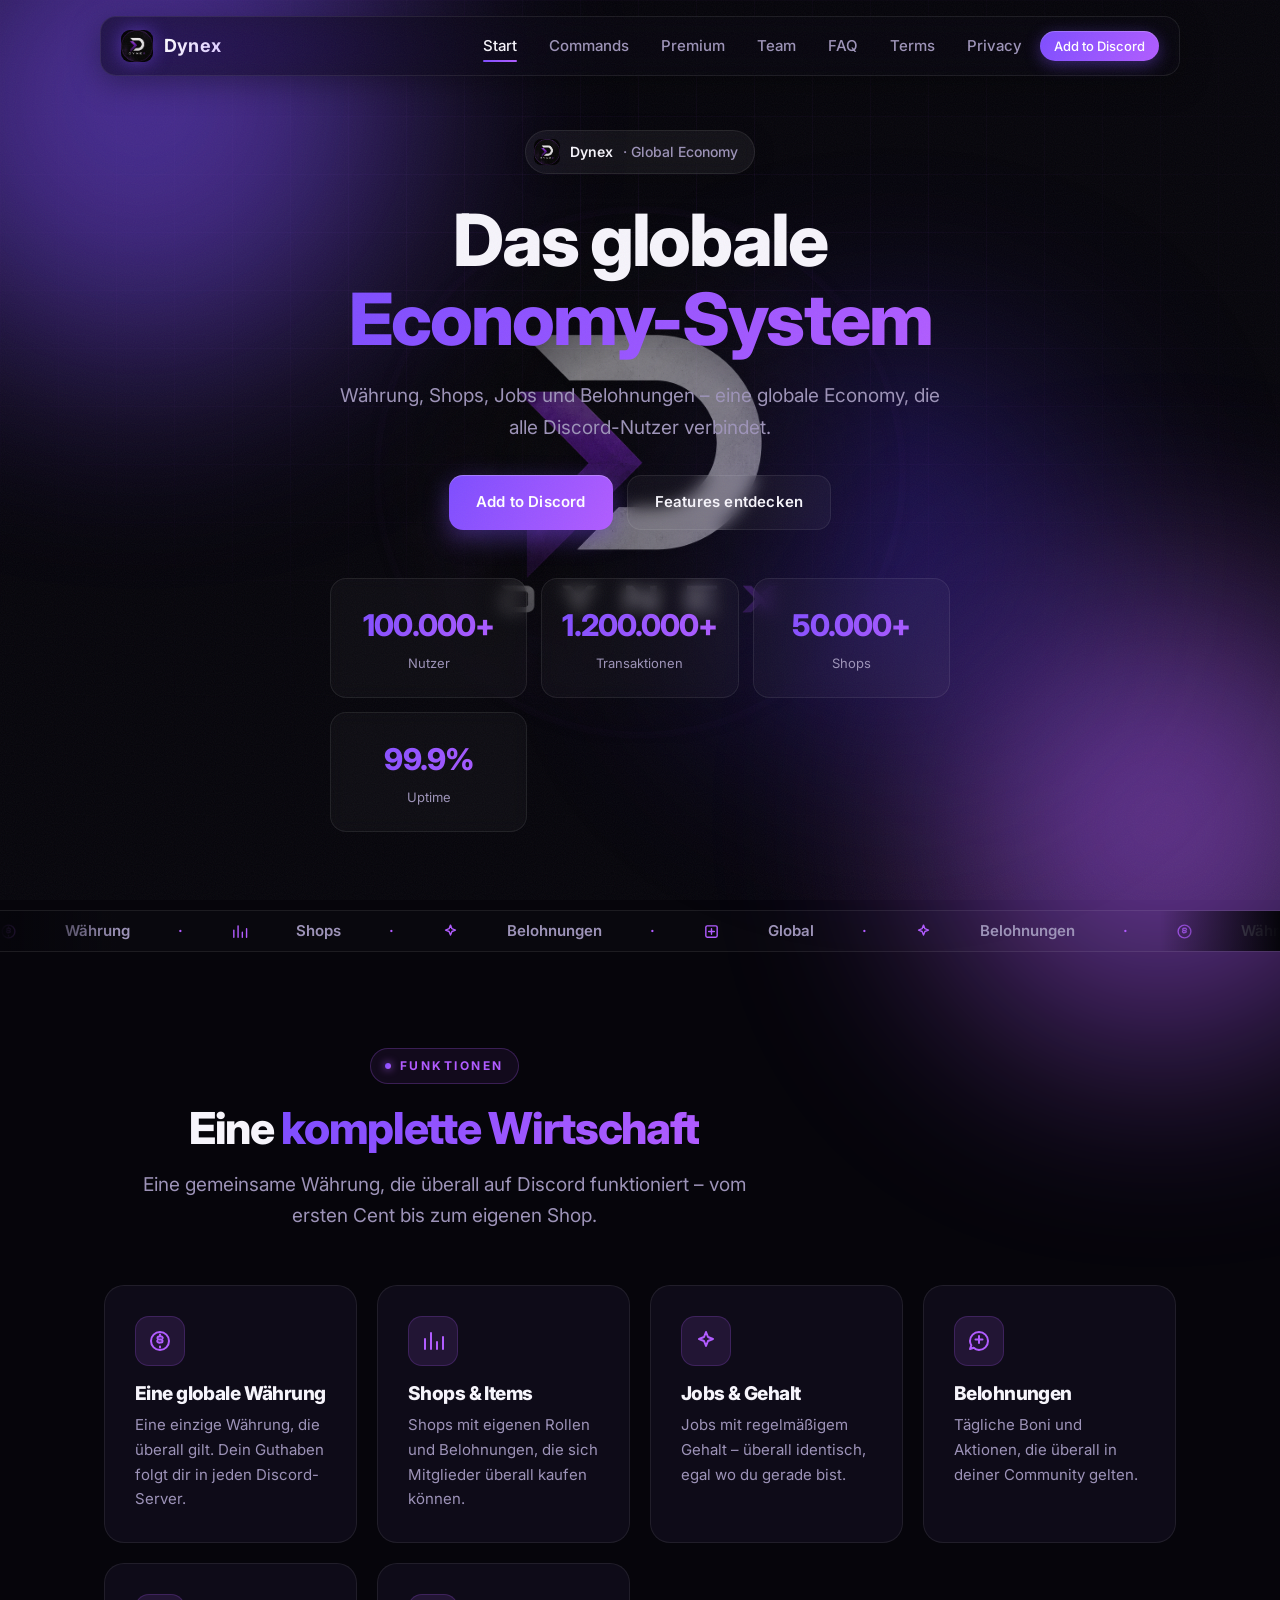
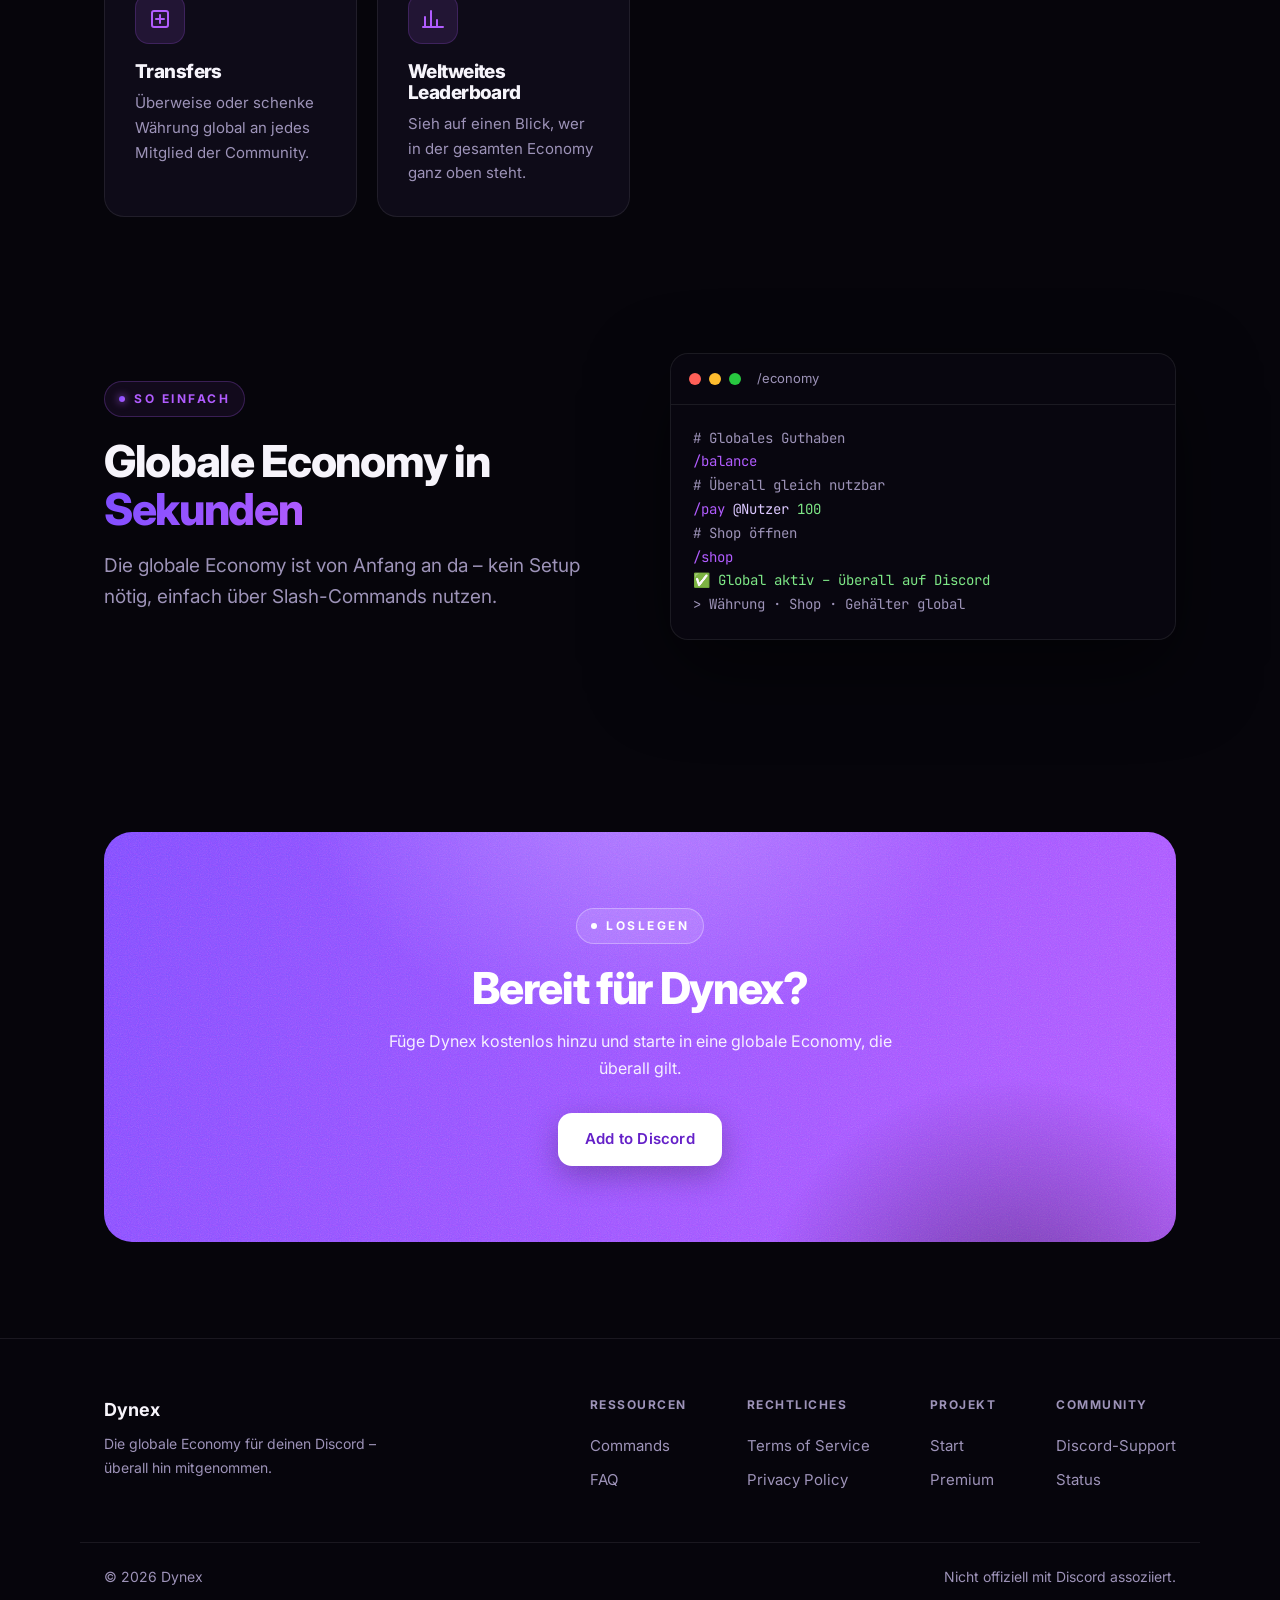
==== commit 762cb10a: "Pages" ====
--- a/index.html
+++ b/index.html
@@ -3,12 +3,28 @@
 <head>
   <meta charset="UTF-8" />
   <meta name="viewport" content="width=device-width, initial-scale=1.0" />
-  <title>Dynex</title>
-  <meta name="description" content="Dynex – dein smarter Discord-Bot für Moderation, Leveling und mehr." />
+  <title>Dynex – Global Economy</title>
+  <meta name="description" content="Dynex bringt ein globales Economy-System in deinen Discord. Eine gemeinsame Währung, Shops &amp; Jobs, die überall gelten." />
+  <meta name="robots" content="index, follow" />
+  <meta name="theme-color" content="#7e4dff" />
+  <link rel="canonical" href="https://dynexbot.com/" />
+  <meta property="og:type" content="website" />
+  <meta property="og:site_name" content="Dynex" />
+  <meta property="og:locale" content="de_DE" />
+  <meta property="og:title" content="Dynex – Global Economy" />
+  <meta property="og:description" content="Globale Economy für deinen Discord: Währungen, Shops, Jobs &amp; mehr." />
+  <meta property="og:image" content="https://dynexbot.com/logo.png" />
+  <meta property="og:url" content="https://dynexbot.com/" />
+  <meta property="og:image:alt" content="Dynex Bot Logo" />
+  <meta name="twitter:card" content="summary" />
+  <meta name="twitter:title" content="Dynex – Global Economy" />
+  <meta name="twitter:description" content="Globale Economy für deinen Discord." />
+  <meta name="twitter:image" content="https://dynexbot.com/logo.png" />
   <link rel="icon" type="image/png" href="logo.png" />
   <link rel="preconnect" href="https://fonts.googleapis.com" />
   <link rel="preconnect" href="https://fonts.gstatic.com" crossorigin />
   <link href="https://fonts.googleapis.com/css2?family=Inter:wght@400;500;600;700;800;900&family=JetBrains+Mono:wght@400;500;600&display=swap" rel="stylesheet" />
+    <script>document.documentElement.classList.add("js");</script>
   <link rel="stylesheet" href="styles.css" />
 </head>
 <body>
@@ -34,8 +50,7 @@
           <a href="faq.html">FAQ</a>
           <a href="terms.html">Terms</a>
           <a href="privacy.html">Privacy</a>
-          <a class="nav-cta" href="#">
-            <svg viewBox="0 0 24 24" fill="none" stroke="currentColor" stroke-width="2"><path d="M15 4l-8 8 8 8" /><path d="M7 4l8 8-8 8" opacity="0" /></svg>
+          <a class="nav-cta" href="https://discord.com/oauth2/authorize?client_id=1545361107915374632">
             Add to Discord
           </a>
         </div>
@@ -50,27 +65,26 @@
       <div class="logo-badge reveal in">
         <img src="logo.png" alt="" />
         <span>Dynex</span>
-        <span class="tag">· Discord Bot</span>
+        <span class="tag">· Global Economy</span>
       </div>
 
-      <h1 class="reveal in">Der Bot, der deinen<br /><span class="grad-text">Server rockt</span></h1>
+      <h1 class="reveal in">Das globale<br /><span class="grad-text">Economy-System</span></h1>
       <p class="lead reveal in" data-delay="1">
-        Dynex bringt alles in einen Bot – von smarter Moderation über Leveling
-        bis zu kleinen Extras, die deine Community liebt.
+        Währung, Shops, Jobs und Belohnungen – eine globale Economy,
+        die alle Discord-Nutzer verbindet.
       </p>
       <div class="btn-row reveal in" data-delay="2">
-        <a class="btn btn-primary" href="#">
-          <svg viewBox="0 0 24 24" fill="none" stroke="currentColor" stroke-width="2.2" stroke-linecap="round" stroke-linejoin="round"><path d="M10 3l2 6-2 3-2-3z"/><path d="M5 15l4-1-1 6z"/><path d="M19 9l-1 7-3-1-2-6z"/><path d="M13 12l6-9"/><circle cx="13" cy="13" r="1.5"/><circle cx="4" cy="8" r="1.5"/></svg>
+        <a class="btn btn-primary" href="https://discord.com/oauth2/authorize?client_id=1545361107915374632">
           Add to Discord
         </a>
         <a class="btn btn-ghost" href="#features">Features entdecken</a>
       </div>
 
       <div class="stats reveal" id="stats">
-        <div class="stat"><div class="num" data-count="100000" data-suffix="+">0</div><div class="lbl">Server</div></div>
-        <div class="stat"><div class="num" data-count="2500000" data-suffix="+">0</div><div class="lbl">Nutzer</div></div>
+        <div class="stat"><div class="num" data-count="100000" data-suffix="+">0</div><div class="lbl">Nutzer</div></div>
+        <div class="stat"><div class="num" data-count="1200000" data-suffix="+">0</div><div class="lbl">Transaktionen</div></div>
+        <div class="stat"><div class="num" data-count="50000" data-suffix="+">0</div><div class="lbl">Shops</div></div>
         <div class="stat"><div class="num" data-count="99" data-suffix=".9%">0</div><div class="lbl">Uptime</div></div>
-        <div class="stat"><div class="num" data-count="30" data-suffix="+">0</div><div class="lbl">Funktionen</div></div>
       </div>
     </div>
   </section>
@@ -78,17 +92,16 @@
   <div class="marquee-wrap">
     <div class="marquee">
       <span>
-        <svg viewBox="0 0 24 24" fill="none" stroke="currentColor" stroke-width="2" stroke-linecap="round" stroke-linejoin="round"><path d="M12 3l8 3v5c0 5-3.5 8.5-8 10-4.5-1.5-8-5-8-10V6z"/><path d="M9 12l2 2 4-4"/></svg> Moderation <i>·</i>
-        <svg viewBox="0 0 24 24" fill="none" stroke="currentColor" stroke-width="2" stroke-linecap="round" stroke-linejoin="round"><path d="M8 5h8l-1 6a3 3 0 0 1-6 0z"/><circle cx="12" cy="16" r="3"/><path d="M12 9v4"/></svg> Leveling <i>·</i>
-        <svg viewBox="0 0 24 24" fill="none" stroke="currentColor" stroke-width="2" stroke-linecap="round" stroke-linejoin="round"><circle cx="12" cy="12" r="3"/><path d="M19.4 15a1.65 1.65 0 0 0 .33 1.82l.06.06a2 2 0 1 1-2.83 2.83l-.06-.06a1.65 1.65 0 0 0-1.82-.33 1.65 1.65 0 0 0-1 1.51V21a2 2 0 1 1-4 0v-.09a1.65 1.65 0 0 0-1-1.51 1.65 1.65 0 0 0-1.82.33l-.06.06a2 2 0 1 1-2.83-2.83l.06-.06a1.65 1.65 0 0 0 .33-1.82 1.65 1.65 0 0 0-1.51-1H3a2 2 0 1 1 0-4h.09a1.65 1.65 0 0 0 1.51-1 1.65 1.65 0 0 0-.33-1.82l-.06-.06a2 2 0 1 1 2.83-2.83l.06.06a1.65 1.65 0 0 0 1.82.33h0a1.65 1.65 0 0 0 1-1.51V3a2 2 0 1 1 4 0v.09a1.65 1.65 0 0 0 1 1.51h0a1.65 1.65 0 0 0 1.82-.33l.06-.06a2 2 0 1 1 2.83 2.83l-.06.06a1.65 1.65 0 0 0-.33 1.82v0a1.65 1.65 0 0 0 1.51 1H21a2 2 0 1 1 0 4h-.09a1.65 1.65 0 0 0-1.51 1z"/></svg> Konfigurierbar <i>·</i>
-        <svg viewBox="0 0 24 24" fill="none" stroke="currentColor" stroke-width="2" stroke-linecap="round" stroke-linejoin="round"><path d="M4 20V10M10 20V4M16 20v-7M22 20V8"/></svg> Statistiken <i>·</i>
-        <svg viewBox="0 0 24 24" fill="none" stroke="currentColor" stroke-width="2" stroke-linecap="round" stroke-linejoin="round"><path d="M12 3l2 5 5 2-5 2-2 5-2-5-5-2 5-2z"/><path d="M19 18l1 1"/></svg> KI-Assistent <i>·</i>
-        <svg viewBox="0 0 24 24" fill="none" stroke="currentColor" stroke-width="2" stroke-linecap="round" stroke-linejoin="round"><path d="M5 10a2 2 0 1 0 0-4 2 2 0 0 0 0 4z"/><path d="M12 6l3-3 3 3-3 3z"/><path d="M19 12a2 2 0 1 0 0 4 2 2 0 0 0 0-4z"/><path d="M5 18a2 2 0 1 0 0 4 2 2 0 0 0 0-4z"/><path d="M8 8l3 3M8 20l3-3M16 16l3-3"/></svg> Sicher <i>·</i>
-        <svg viewBox="0 0 24 24" fill="none" stroke="currentColor" stroke-width="2" stroke-linecap="round" stroke-linejoin="round"><path d="M8 5h8l-3 6a3 3 0 0 1-6 0z"/><circle cx="12" cy="17" r="3"/><path d="M12 9v5"/></svg> Leveling <i>·</i>
-        <svg viewBox="0 0 24 24" fill="none" stroke="currentColor" stroke-width="2" stroke-linecap="round" stroke-linejoin="round"><path d="M4 20V10M10 20V4M16 20v-7M22 20H2"/></svg> Statistiken <i>·</i>
-        <svg viewBox="0 0 24 24" fill="none" stroke="currentColor" stroke-width="2" stroke-linecap="round" stroke-linejoin="round"><path d="M12 3l2 5 5 2-5 2-2 5-2-5-5-2 5-2z"/></svg> KI-Assistent <i>·</i>
-        <svg viewBox="0 0 24 24" fill="none" stroke="currentColor" stroke-width="2" stroke-linecap="round" stroke-linejoin="round"><path d="M12 3l8 3v5c0 5-3.5 8.5-8 10-4.5-1.5-8-5-8-10V6z"/></svg> Sicher <i>·</i>
-        <svg viewBox="0 0 24 24" fill="none" stroke="currentColor" stroke-width="2" stroke-linecap="round" stroke-linejoin="round"><path d="M8 5h8l-3 6a3 3 0 0 1-6 0z"/><circle cx="12" cy="16" r="3"/><path d="M12 9v4"/></svg> Leveling
+        <svg viewBox="0 0 24 24" fill="none" stroke="currentColor" stroke-width="2" stroke-linecap="round" stroke-linejoin="round"><circle cx="12" cy="12" r="9"/><path d="M14.8 9A2 2 0 0 0 12 7.5h-1a1.5 1.5 0 0 0 0 3h2a1.5 1.5 0 0 1 0 3h-1a2 2 0 0 1-2.8-1.5"/><path d="M12 5.5v1M12 17.5v1"/></svg> Währung <i>·</i>
+        <svg viewBox="0 0 24 24" fill="none" stroke="currentColor" stroke-width="2" stroke-linecap="round" stroke-linejoin="round"><path d="M4 20V10M10 20V4M16 20v-7M22 20V8"/></svg> Shops <i>·</i>
+        <svg viewBox="0 0 24 24" fill="none" stroke="currentColor" stroke-width="2" stroke-linecap="round" stroke-linejoin="round"><path d="M12 3l2 5 5 2-5 2-2 5-2-5-5-2 5-2z"/></svg> Belohnungen <i>·</i>
+        <svg viewBox="0 0 24 24" fill="none" stroke="currentColor" stroke-width="2" stroke-linecap="round" stroke-linejoin="round"><rect x="4" y="4" width="16" height="16" rx="2"/><path d="M8 12h8M12 8v8"/></svg> Global <i>·</i>
+        <svg viewBox="0 0 24 24" fill="none" stroke="currentColor" stroke-width="2" stroke-linecap="round" stroke-linejoin="round"><path d="M12 3l2 5 5 2-5 2-2 5-2-5-5-2 5-2z"/></svg> Belohnungen <i>·</i>
+        <svg viewBox="0 0 24 24" fill="none" stroke="currentColor" stroke-width="2" stroke-linecap="round" stroke-linejoin="round"><circle cx="12" cy="12" r="9"/><path d="M14.8 9A2 2 0 0 0 12 7.5h-1a1.5 1.5 0 0 0 0 3h2a1.5 1.5 0 0 1 0 3h-1a2 2 0 0 1-2.8-1.5"/></svg> Währung <i>·</i>
+        <svg viewBox="0 0 24 24" fill="none" stroke="currentColor" stroke-width="2" stroke-linecap="round" stroke-linejoin="round"><rect x="4" y="4" width="16" height="16" rx="2"/><path d="M8 12h8M12 8v8"/></svg> Global <i>·</i>
+        <svg viewBox="0 0 24 24" fill="none" stroke="currentColor" stroke-width="2" stroke-linecap="round" stroke-linejoin="round"><path d="M12 21a9 9 0 1 0-9-9c0 1.7.5 3 1.3 4.3L3 20l3.7-1.3A9 9 0 0 0 12 21z"/><path d="M8.5 10.5h7M12 7v7"/></svg> Belohnungen <i>·</i>
+        <svg viewBox="0 0 24 24" fill="none" stroke="currentColor" stroke-width="2" stroke-linecap="round" stroke-linejoin="round"><circle cx="12" cy="12" r="9"/><path d="M14.8 9A2 2 0 0 0 12 7.5h-1a1.5 1.5 0 0 0 0 3h2a1.5 1.5 0 0 1 0 3h-1a2 2 0 0 1-2.8-1.5"/></svg> Währung <i>·</i>
+        <svg viewBox="0 0 24 24" fill="none" stroke="currentColor" stroke-width="2" stroke-linecap="round" stroke-linejoin="round"><path d="M4 20V10M10 20V4M16 20v-7M22 20V8"/></svg> Shops
       </span>
     </div>
   </div>
@@ -97,16 +110,16 @@
     <div class="container">
       <div class="section-head center">
         <span class="eyebrow reveal"><span class="dot"></span>Funktionen</span>
-        <h2 class="reveal">Alles in <span class="grad-text">einem Bot</span></h2>
-        <p class="lead reveal" data-delay="1" style="margin:0 auto;">Ob Moderation, Leveling oder Community – Dynex hält deinem Server den Rücken frei.</p>
+        <h2 class="reveal">Eine <span class="grad-text">komplette Wirtschaft</span></h2>
+        <p class="lead reveal" data-delay="1" style="margin:0 auto;">Eine gemeinsame Währung, die überall auf Discord funktioniert – vom ersten Cent bis zum eigenen Shop.</p>
       </div>
       <div class="grid">
-        <div class="card reveal"><div class="icon"><svg viewBox="0 0 24 24" fill="none" stroke="currentColor" stroke-width="2" stroke-linecap="round" stroke-linejoin="round"><path d="M12 3l8 3v5c0 5-3.5 8.5-8 10-4.5-1.5-8-5-8-10V6z"/><path d="M9 12l2 2 4-4"/></svg></div><h3>Moderation</h3><p>Automatische Moderation, Warnsystem und eine klare Übersicht über alle Aktionen.</p></div>
-        <div class="card reveal" data-delay="1"><div class="icon"><svg viewBox="0 0 24 24" fill="none" stroke="currentColor" stroke-width="2" stroke-linecap="round" stroke-linejoin="round"><path d="M8 5h8l-1 6a3 3 0 0 1-6 0z"/><circle cx="12" cy="16" r="3"/><path d="M12 9v4"/></svg></div><h3>Leveling</h3><p>Level, XP und Rollen, die automatisch steigen – so bleibt deine Community aktiv.</p></div>
-        <div class="card reveal" data-delay="2"><div class="icon"><svg viewBox="0 0 24 24" fill="none" stroke="currentColor" stroke-width="2" stroke-linecap="round" stroke-linejoin="round"><circle cx="12" cy="12" r="3"/><path d="M19.4 15a1.65 1.65 0 0 0 .33 1.82l.06.06a2 2 0 1 1-2.83 2.83l-.06-.06a1.65 1.65 0 0 0-1.82-.33 1.65 1.65 0 0 0-1 1.51V21a2 2 0 1 1-4 0v-.09a1.65 1.65 0 0 0-1-1.51 1.65 1.65 0 0 0-1.82.33l-.06.06a2 2 0 1 1-2.83-2.83l.06-.06a1.65 1.65 0 0 0 .33-1.82 1.65 1.65 0 0 0-1.51-1H3a2 2 0 1 1 0-4h.09a1.65 1.65 0 0 0 1.51-1 1.65 1.65 0 0 0-.33-1.82l-.06-.06a2 2 0 1 1 2.83-2.83l.06.06a1.65 1.65 0 0 0 1.82.33h0a1.65 1.65 0 0 0 1-1.51V3a2 2 0 1 1 4 0v.09a1.65 1.65 0 0 0 1 1.51h0a1.65 1.65 0 0 0 1.82-.33l.06-.06a2 2 0 1 1 2.83 2.83l-.06.06a1.65 1.65 0 0 0-.33 1.82v0a1.65 1.65 0 0 0 1.51 1H21a2 2 0 1 1 0 4h-.09a1.65 1.65 0 0 0-1.51 1z"/></svg></div><h3>Konfigurierbar</h3><p>Schlanke Einstellungen direkt über Slash-Commands. Kein kompliziertes Frontend nötig.</p></div>
-        <div class="card reveal"><div class="icon"><svg viewBox="0 0 24 24" fill="none" stroke="currentColor" stroke-width="2" stroke-linecap="round" stroke-linejoin="round"><path d="M12 3l2 5 5 2-5 2-2 5-2-5-5-2 5-2z"/><path d="M19 17l1 1"/></svg></div><h3>KI-Assistent</h3><p>Ein intelligenter Assistent, der Fragen beantwortet und deinen Server unterstützt.</p></div>
-        <div class="card reveal" data-delay="1"><div class="icon"><svg viewBox="0 0 24 24" fill="none" stroke="currentColor" stroke-width="2" stroke-linecap="round" stroke-linejoin="round"><path d="M4 20V10M10 20V4M16 20v-7M22 20H2"/></svg></div><h3>Statistiken</h3><p>Logs und Auswertungen, damit du immer weißt, was auf deinem Server passiert.</p></div>
-        <div class="card reveal" data-delay="2"><div class="icon"><svg viewBox="0 0 24 24" fill="none" stroke="currentColor" stroke-width="2" stroke-linecap="round" stroke-linejoin="round"><path d="M12 2l3 5 5 3-5 3-3 5-3-5-5-3 5-3z"/><path d="M19 19l 1 1" opacity="0"/><path d="M5 20l14-14"/></svg></div><h3>Schnell &amp; zuverlässig</h3><p>Niedrige Latenz und hohe Verfügbarkeit, damit Dynex nie im Weg steht.</p></div>
+        <div class="card reveal"><div class="icon"><svg viewBox="0 0 24 24" fill="none" stroke="currentColor" stroke-width="2" stroke-linecap="round" stroke-linejoin="round"><circle cx="12" cy="12" r="9"/><path d="M14.8 9A2 2 0 0 0 12 7.5h-1a1.5 1.5 0 0 0 0 3h2a1.5 1.5 0 0 1 0 3h-1a2 2 0 0 1-2.8-1.5"/><path d="M12 5.5v1M12 17.5v1"/></svg></div><h3>Eine globale Währung</h3><p>Eine einzige Währung, die überall gilt. Dein Guthaben folgt dir in jeden Discord-Server.</p></div>
+        <div class="card reveal" data-delay="1"><div class="icon"><svg viewBox="0 0 24 24" fill="none" stroke="currentColor" stroke-width="2" stroke-linecap="round" stroke-linejoin="round"><path d="M4 20V10M10 20V4M16 20v-7M22 20V8"/></svg></div><h3>Shops &amp; Items</h3><p>Shops mit eigenen Rollen und Belohnungen, die sich Mitglieder überall kaufen können.</p></div>
+        <div class="card reveal" data-delay="2"><div class="icon"><svg viewBox="0 0 24 24" fill="none" stroke="currentColor" stroke-width="2" stroke-linecap="round" stroke-linejoin="round"><path d="M12 3l2 5 5 2-5 2-2 5-2-5-5-2 5-2z"/></svg></div><h3>Jobs &amp; Gehalt</h3><p>Jobs mit regelmäßigem Gehalt – überall identisch, egal wo du gerade bist.</p></div>
+        <div class="card reveal"><div class="icon"><svg viewBox="0 0 24 24" fill="none" stroke="currentColor" stroke-width="2" stroke-linecap="round" stroke-linejoin="round"><path d="M12 21a9 9 0 1 0-9-9c0 1.7.5 3 1.3 4.3L3 20l3.7-1.3A9 9 0 0 0 12 21z"/><path d="M8.5 10.5h7M12 7v7"/></svg></div><h3>Belohnungen</h3><p>Tägliche Boni und Aktionen, die überall in deiner Community gelten.</p></div>
+        <div class="card reveal" data-delay="1"><div class="icon"><svg viewBox="0 0 24 24" fill="none" stroke="currentColor" stroke-width="2" stroke-linecap="round" stroke-linejoin="round"><rect x="4" y="4" width="16" height="16" rx="2"/><path d="M8 12h8M12 8v8"/></svg></div><h3>Transfers</h3><p>Überweise oder schenke Währung global an jedes Mitglied der Community.</p></div>
+        <div class="card reveal" data-delay="2"><div class="icon"><svg viewBox="0 0 24 24" fill="none" stroke="currentColor" stroke-width="2" stroke-linecap="round" stroke-linejoin="round"><path d="M4 20V10M10 20V4M16 20v-7M22 20H2"/></svg></div><h3>Weltweites Leaderboard</h3><p>Sieh auf einen Blick, wer in der gesamten Economy ganz oben steht.</p></div>
       </div>
     </div>
   </section>
@@ -116,20 +129,22 @@
       <div class="showcase">
         <div class="section-head" style="margin-bottom:0;">
           <span class="eyebrow reveal"><span class="dot"></span>So einfach</span>
-          <h2 class="reveal">Konfiguration in<br /><span class="grad-text">Sekunden</span></h2>
-          <p class="lead reveal" data-delay="1">Dynex lässt sich komplett über Slash-Commands steuern. Keine Website, kein Dashboard – einfach im Chat einstellen.</p>
+          <h2 class="reveal">Globale Economy in<br /><span class="grad-text">Sekunden</span></h2>
+          <p class="lead reveal" data-delay="1">Die globale Economy ist von Anfang an da – kein Setup nötig, einfach über Slash-Commands nutzen.</p>
         </div>
         <div class="terminal reveal" data-delay="1">
           <div class="bar">
-            <i></i><i></i><i></i><span class="title">/setup</span>
+            <i></i><i></i><i></i><span class="title">/economy</span>
           </div>
           <div class="code">
-            <span class="c"># Dynex konfigurieren</span><br/>
-            <span class="k">/setup</span> <span class="p">welcome</span> # Begrüßung<br/>
-            <span class="k">/setup</span> <span class="p">automod</span> <span class="s">on</span><br/>
-            <span class="k">/setup</span> <span class="p">leveling</span> <span class="s">enable</span><br/>
-            <span class="p">✅</span> <span class="s">Dynex ist ready!</span><br/>
-            <span class="c">> Moderation · Leveling aktiviert</span>
+            <span class="c"># Globales Guthaben</span><br/>
+            <span class="k">/balance</span><br/>
+            <span class="c"># Überall gleich nutzbar</span><br/>
+            <span class="k">/pay</span> <span class="p">@Nutzer</span> <span class="s">100</span><br/>
+            <span class="c"># Shop öffnen</span><br/>
+            <span class="k">/shop</span><br/>
+            <span class="p">✅</span> <span class="s">Global aktiv – überall auf Discord</span><br/>
+            <span class="c">&gt; Währung · Shop · Gehälter global</span>
           </div>
         </div>
       </div>
@@ -142,9 +157,8 @@
         <div class="grain"></div>
         <span class="eyebrow" style="border-color:rgba(255,255,255,0.3);background:rgba(255,255,255,0.12);color:#fff;"><span class="dot" style="background:#fff;box-shadow:none;"></span>Loslegen</span>
         <h2>Bereit für Dynex?</h2>
-        <p>Füge Dynex kostenlos zu deinem Server hinzu und starte in wenigen Sekunden.</p>
-        <a class="btn" href="#">
-          <svg viewBox="0 0 24 24" fill="none" stroke="currentColor" stroke-width="2.2" stroke-linecap="round" stroke-linejoin="round" style="width:20px;height:20px;"><path d="M10 3l2 6-2 3-2 3z"/><path d="M5 15l4-1-2 6z"/><path d="M19 9l-3 1-2-6z"/><path d="M13 13l6-9"/></svg>
+        <p>Füge Dynex kostenlos hinzu und starte in eine globale Economy, die überall gilt.</p>
+        <a class="btn" href="https://discord.com/oauth2/authorize?client_id=1545361107915374632">
           Add to Discord
         </a>
       </div>
@@ -155,13 +169,13 @@
     <div class="footer-inner">
       <div class="footer-brand">
         <span>Dynex</span>
-        <p>Dein Allround-Discord-Bot für Moderation, Leveling &amp; mehr.</p>
+        <p>Die globale Economy für deinen Discord – überall hin mitgenommen.</p>
       </div>
       <div class="footer-cols">
         <div class="footer-col"><h4>Ressourcen</h4><a href="commands.html">Commands</a><a href="faq.html">FAQ</a></div>
         <div class="footer-col"><h4>Rechtliches</h4><a href="terms.html">Terms of Service</a><a href="privacy.html">Privacy Policy</a></div>
-        <div class="footer-col"><h4>Projekt</h4><a href="index.html">Start</a><a href="team.html">Team</a></div>
-        <div class="footer-col"><h4>Community</h4><a href="#">Discord-Support</a><a href="#">Status</a></div>
+        <div class="footer-col"><h4>Projekt</h4><a href="index.html">Start</a><a href="premium.html">Premium</a></div>
+        <div class="footer-col"><h4>Community</h4><a href="https://discord.gg/HcmdkX8BWf">Discord-Support</a><a href="#">Status</a></div>
       </div>
     </div>
     <div class="footer-bottom">
--- a/styles.css
+++ b/styles.css
@@ -91,7 +91,10 @@
 }
 .brand { display: flex; align-items: center; gap: 11px; font-weight: 700; font-size: 18px; letter-spacing: 0.2px; }
 .brand img { width: 32px; height: 32px; border-radius: 9px; box-shadow: 0 0 18px rgba(126,77,255,0.5); }
-.brand span { background: linear-gradient(120deg, #fff 0%, var(--accent-lite) 100%); -webkit-background-clip: text; background-clip: text; color: transparent; }
+.brand span { color: var(--accent-lite); }
+@supports ((-webkit-background-clip: text) or (background-clip: text)) {
+  .brand span { background: linear-gradient(120deg, #fff 0%, var(--accent-lite) 100%); -webkit-background-clip: text; background-clip: text; color: transparent; }
+}
 
 .nav-links { display: flex; align-items: center; gap: 4px; }
 .nav-links a {
@@ -122,8 +125,8 @@
 section { padding: 96px 0; }
 
 /* ---- reveal animations ---- */
-.reveal { opacity: 0; transform: translateY(28px); transition: opacity .7s cubic-bezier(.16,1,.3,1), transform .7s cubic-bezier(.16,1,.3,1); }
-.reveal.in { opacity: 1; transform: none; }
+.js .reveal { opacity: 0; transform: translateY(28px); transition: opacity .7s cubic-bezier(.16,1,.3,1), transform .7s cubic-bezier(.16,1,.3,1); }
+.js .reveal.in { opacity: 1; transform: none; }
 .reveal[data-delay="1"] { transition-delay: .08s; }
 .reveal[data-delay="2"] { transition-delay: .16s; }
 .reveal[data-delay="3"] { transition-delay: .24s; }
@@ -173,7 +176,13 @@
 h1 { font-size: clamp(40px, 6.5vw, 72px); margin-bottom: 22px; }
 h2 { font-size: clamp(30px, 4.4vw, 44px); margin-bottom: 16px; }
 .lead { color: var(--muted); font-size: clamp(16px, 2.2vw, 19px); max-width: 620px; }
-.grad-text { background: var(--accent-grad); -webkit-background-clip: text; background-clip: text; color: transparent; }
+.grad-text { color: var(--accent-2); }
+@supports ((-webkit-background-clip: text) or (background-clip: text)) {
+  .grad-text { background: var(--accent-grad); -webkit-background-clip: text; background-clip: text; color: transparent; }
+}
+@media not all and (-webkit-background-clip: text) {
+  .grad-text { color: var(--accent-2); }
+}
 
 .section-head { max-width: 680px; margin-bottom: 54px; }
 .center { text-align: center; }
@@ -229,7 +238,10 @@
 .stat:hover { transform: translateY(-3px); border-color: var(--border-strong); }
 .stat .num {
   font-size: 30px; font-weight: 800; letter-spacing: -0.03em;
-  background: var(--accent-grad); -webkit-background-clip: text; background-clip: text; color: transparent;
+  color: var(--accent-2);
+}
+@supports ((-webkit-background-clip: text) or (background-clip: text)) {
+  .stat .num { background: var(--accent-grad); -webkit-background-clip: text; background-clip: text; color: transparent; }
 }
 .stat .lbl { color: var(--muted); font-size: 13px; margin-top: 3px; }
 
